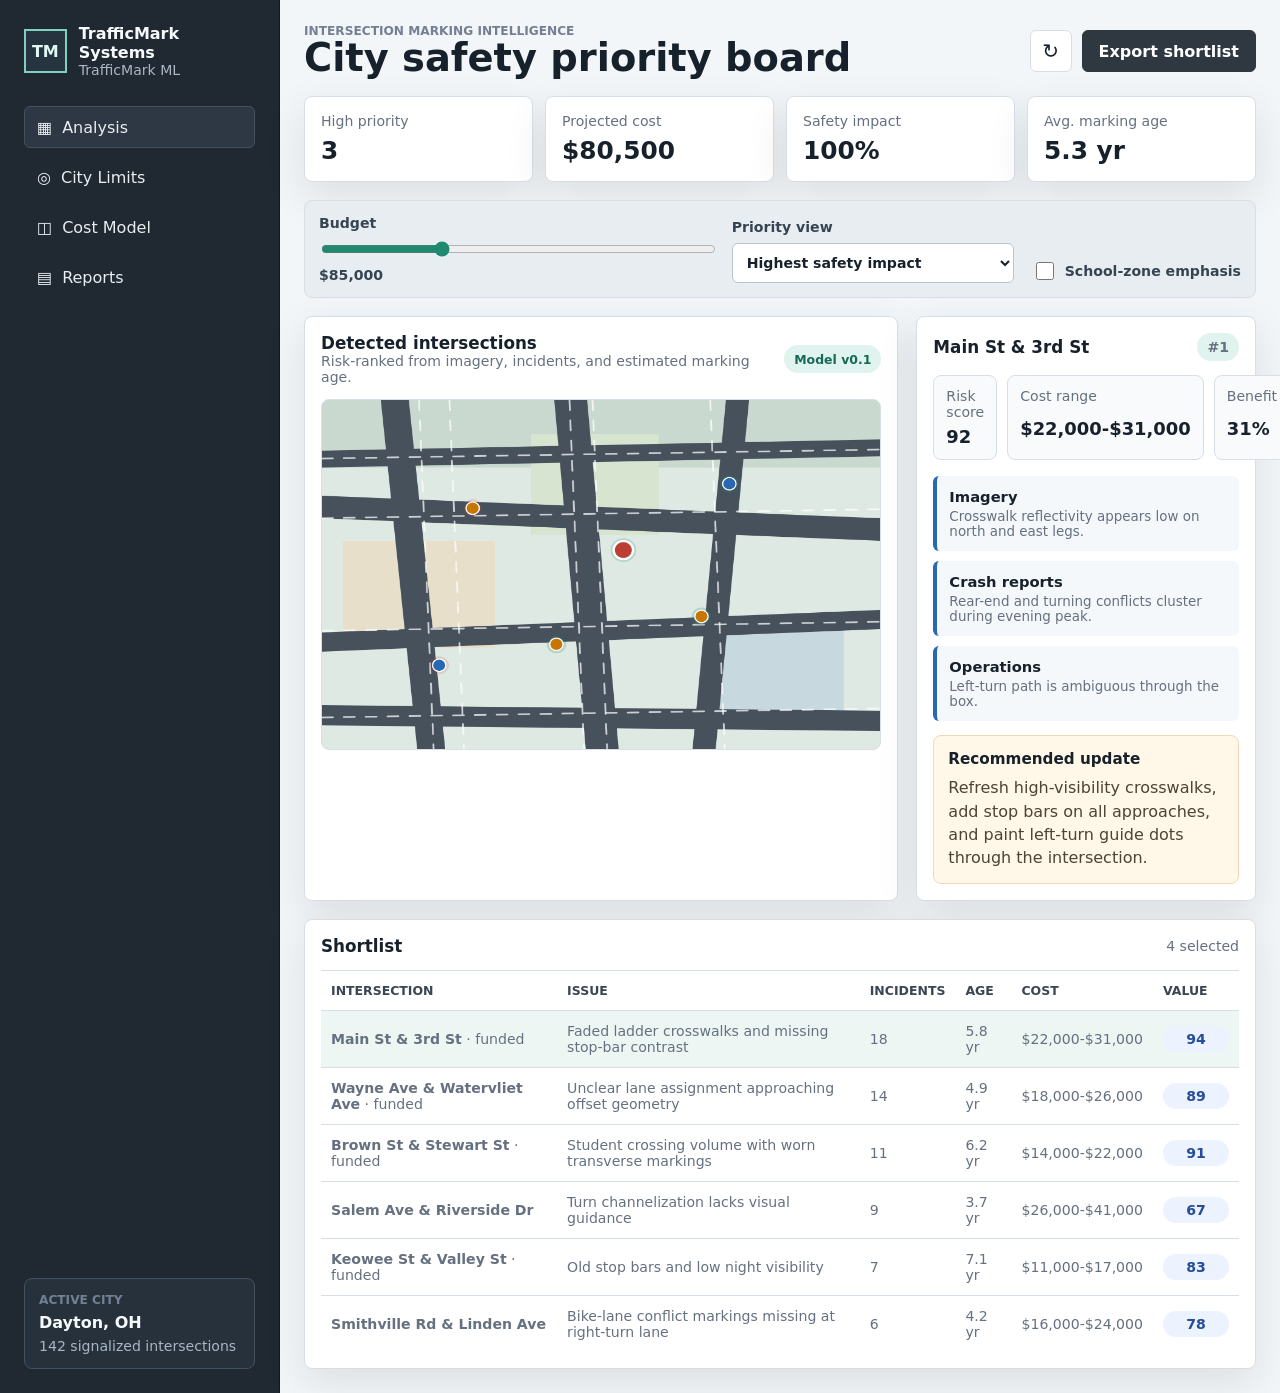
==== Personal Projects/TrafficMark/index.html @ aa19e989 "Add TrafficMark ML prototype" ====
<!doctype html>
<html lang="en">
  <head>
    <meta charset="UTF-8" />
    <meta name="viewport" content="width=device-width, initial-scale=1.0" />
    <title>TrafficMark ML</title>
    <link rel="stylesheet" href="styles.css" />
  </head>
  <body>
    <div class="app-shell">
      <aside class="sidebar" aria-label="TrafficMark workspace navigation">
        <div class="brand">
          <div class="brand-mark" aria-hidden="true">TM</div>
          <div>
            <div class="brand-name">TrafficMark Systems</div>
            <div class="product-name">TrafficMark ML</div>
          </div>
        </div>

        <nav class="nav-list" aria-label="Primary">
          <button class="nav-item active" type="button">
            <span aria-hidden="true">▦</span>
            Analysis
          </button>
          <button class="nav-item" type="button">
            <span aria-hidden="true">◎</span>
            City Limits
          </button>
          <button class="nav-item" type="button">
            <span aria-hidden="true">◫</span>
            Cost Model
          </button>
          <button class="nav-item" type="button">
            <span aria-hidden="true">▤</span>
            Reports
          </button>
        </nav>

        <div class="sidebar-panel">
          <div class="panel-label">Active City</div>
          <strong>Dayton, OH</strong>
          <span>142 signalized intersections</span>
        </div>
      </aside>

      <main class="workspace">
        <header class="topbar">
          <div>
            <p class="eyebrow">Intersection marking intelligence</p>
            <h1>City safety priority board</h1>
          </div>
          <div class="topbar-actions">
            <button class="icon-button" id="refreshBtn" type="button" title="Refresh analysis" aria-label="Refresh analysis">↻</button>
            <button class="primary-button" id="exportBtn" type="button">Export shortlist</button>
          </div>
        </header>

        <section class="metrics" aria-label="Citywide summary">
          <article class="metric">
            <span>High priority</span>
            <strong id="highPriorityCount">0</strong>
          </article>
          <article class="metric">
            <span>Projected cost</span>
            <strong id="projectedCost">$0</strong>
          </article>
          <article class="metric">
            <span>Safety impact</span>
            <strong id="safetyImpact">0%</strong>
          </article>
          <article class="metric">
            <span>Avg. marking age</span>
            <strong id="avgAge">0 yr</strong>
          </article>
        </section>

        <section class="controls-band" aria-label="Analysis controls">
          <label>
            Budget
            <input id="budgetInput" type="range" min="15000" max="250000" step="5000" value="85000" />
            <output id="budgetOutput">$85,000</output>
          </label>
          <label>
            Priority view
            <select id="prioritySelect">
              <option value="impact">Highest safety impact</option>
              <option value="value">Best cost efficiency</option>
              <option value="age">Oldest markings</option>
              <option value="incidents">Most incidents</option>
            </select>
          </label>
          <label class="toggle">
            <input id="schoolZoneToggle" type="checkbox" />
            <span>School-zone emphasis</span>
          </label>
        </section>

        <div class="content-grid">
          <section class="map-panel" aria-label="City intersection map">
            <div class="map-header">
              <div>
                <h2>Detected intersections</h2>
                <p id="mapCaption">Risk-ranked from imagery, incidents, and estimated marking age.</p>
              </div>
              <span class="status-pill">Model v0.1</span>
            </div>
            <div class="map-stage">
              <canvas id="cityMap" width="920" height="620" aria-label="Illustrated city map with intersection risk points"></canvas>
            </div>
          </section>

          <section class="detail-panel" aria-label="Selected intersection details">
            <div class="section-heading">
              <h2 id="detailTitle">Intersection</h2>
              <span id="detailRank" class="rank-badge">#1</span>
            </div>
            <div class="score-row">
              <div>
                <span>Risk score</span>
                <strong id="riskScore">0</strong>
              </div>
              <div>
                <span>Cost range</span>
                <strong id="costRange">$0</strong>
              </div>
              <div>
                <span>Benefit</span>
                <strong id="benefitScore">0%</strong>
              </div>
            </div>

            <div class="evidence-list" id="evidenceList"></div>

            <div class="recommendation-box">
              <h3>Recommended update</h3>
              <p id="recommendationText"></p>
            </div>
          </section>
        </div>

        <section class="table-section" aria-label="Prioritized intersections">
          <div class="section-heading">
            <h2>Shortlist</h2>
            <span id="shortlistCount">0 selected</span>
          </div>
          <div class="table-wrap">
            <table>
              <thead>
                <tr>
                  <th>Intersection</th>
                  <th>Issue</th>
                  <th>Incidents</th>
                  <th>Age</th>
                  <th>Cost</th>
                  <th>Value</th>
                </tr>
              </thead>
              <tbody id="intersectionTable"></tbody>
            </table>
          </div>
        </section>
      </main>
    </div>

    <div class="toast" id="toast" role="status" aria-live="polite"></div>
    <script src="app.js"></script>
  </body>
</html>
---- Personal Projects/TrafficMark/styles.css ----
:root {
  --ink: #17212b;
  --muted: #657080;
  --line: #d8dee6;
  --panel: #ffffff;
  --base: #f3f6f8;
  --asphalt: #2f3740;
  --signal: #1f8a70;
  --warning: #c77700;
  --danger: #bd3e32;
  --blue: #2867b2;
  --shadow: 0 14px 40px rgba(26, 34, 43, 0.1);
}

* {
  box-sizing: border-box;
}

body {
  margin: 0;
  color: var(--ink);
  background: var(--base);
  font-family: Inter, ui-sans-serif, system-ui, -apple-system, BlinkMacSystemFont, "Segoe UI", sans-serif;
  letter-spacing: 0;
}

button,
input,
select {
  font: inherit;
}

button {
  cursor: pointer;
}

.app-shell {
  display: grid;
  grid-template-columns: 280px minmax(0, 1fr);
  min-height: 100vh;
}

.sidebar {
  display: flex;
  flex-direction: column;
  gap: 28px;
  padding: 24px;
  color: #f7fafc;
  background: #202832;
  border-right: 1px solid #121922;
}

.brand {
  display: flex;
  align-items: center;
  gap: 12px;
}

.brand-mark {
  display: grid;
  width: 44px;
  height: 44px;
  place-items: center;
  border: 2px solid #80d0bd;
  background: #26343f;
  color: #dff8f2;
  font-weight: 800;
}

.brand-name {
  font-weight: 800;
}

.product-name,
.sidebar-panel span {
  color: #aab6c3;
  font-size: 0.88rem;
}

.nav-list {
  display: grid;
  gap: 8px;
}

.nav-item {
  display: flex;
  align-items: center;
  gap: 10px;
  width: 100%;
  min-height: 42px;
  padding: 10px 12px;
  color: #e8edf2;
  background: transparent;
  border: 1px solid transparent;
  border-radius: 6px;
  text-align: left;
}

.nav-item.active,
.nav-item:hover {
  background: #2d3844;
  border-color: #425160;
}

.sidebar-panel {
  display: grid;
  gap: 6px;
  margin-top: auto;
  padding: 14px;
  border: 1px solid #425160;
  border-radius: 8px;
  background: #26313c;
}

.panel-label,
.eyebrow {
  color: #738093;
  font-size: 0.76rem;
  font-weight: 800;
  letter-spacing: 0;
  text-transform: uppercase;
}

.workspace {
  display: grid;
  gap: 18px;
  align-content: start;
  padding: 24px;
}

.topbar {
  display: flex;
  align-items: center;
  justify-content: space-between;
  gap: 18px;
}

h1,
h2,
h3,
p {
  margin: 0;
}

h1 {
  font-size: clamp(1.8rem, 3vw, 2.7rem);
  line-height: 1.05;
}

h2 {
  font-size: 1.05rem;
}

h3 {
  font-size: 0.95rem;
}

.topbar-actions {
  display: flex;
  align-items: center;
  gap: 10px;
}

.icon-button,
.primary-button {
  min-height: 42px;
  border-radius: 6px;
  border: 1px solid var(--line);
  background: var(--panel);
  color: var(--ink);
}

.icon-button {
  width: 42px;
  font-size: 1.25rem;
}

.primary-button {
  padding: 0 16px;
  background: var(--asphalt);
  border-color: var(--asphalt);
  color: white;
  font-weight: 750;
}

.metrics {
  display: grid;
  grid-template-columns: repeat(4, minmax(0, 1fr));
  gap: 12px;
}

.metric,
.detail-panel,
.map-panel,
.table-section {
  background: var(--panel);
  border: 1px solid var(--line);
  border-radius: 8px;
  box-shadow: var(--shadow);
}

.metric {
  display: grid;
  gap: 7px;
  padding: 16px;
}

.metric span,
.score-row span,
td,
.map-header p,
.section-heading span {
  color: var(--muted);
  font-size: 0.88rem;
}

.metric strong {
  font-size: 1.55rem;
}

.controls-band {
  display: grid;
  grid-template-columns: 1.4fr 1fr auto;
  align-items: end;
  gap: 18px;
  padding: 14px;
  background: #e8edf2;
  border: 1px solid var(--line);
  border-radius: 8px;
}

.controls-band label {
  display: grid;
  gap: 8px;
  color: #364452;
  font-size: 0.88rem;
  font-weight: 750;
}

input[type="range"] {
  width: 100%;
  accent-color: var(--signal);
}

select {
  min-height: 40px;
  padding: 0 10px;
  border: 1px solid #bac4cf;
  border-radius: 6px;
  background: white;
  color: var(--ink);
}

.toggle {
  grid-auto-flow: column;
  align-items: center;
  justify-content: start;
}

.toggle input {
  width: 18px;
  height: 18px;
  accent-color: var(--signal);
}

.content-grid {
  display: grid;
  grid-template-columns: minmax(420px, 1.4fr) minmax(320px, 0.8fr);
  gap: 18px;
}

.map-panel,
.detail-panel,
.table-section {
  padding: 16px;
}

.map-header,
.section-heading {
  display: flex;
  align-items: center;
  justify-content: space-between;
  gap: 12px;
  margin-bottom: 14px;
}

.status-pill,
.rank-badge {
  display: inline-flex;
  align-items: center;
  min-height: 28px;
  padding: 0 10px;
  border-radius: 999px;
  background: #e0f3ee;
  color: #166a56;
  font-size: 0.78rem;
  font-weight: 800;
  white-space: nowrap;
}

.map-stage {
  overflow: hidden;
  border: 1px solid var(--line);
  border-radius: 8px;
  background: #dce5e0;
  aspect-ratio: 16 / 10;
}

canvas {
  display: block;
  width: 100%;
  height: 100%;
}

.score-row {
  display: grid;
  grid-template-columns: repeat(3, 1fr);
  gap: 10px;
  margin-bottom: 16px;
}

.score-row div {
  display: grid;
  gap: 6px;
  padding: 12px;
  border: 1px solid var(--line);
  border-radius: 8px;
  background: #f8fafb;
}

.score-row strong {
  font-size: 1.12rem;
}

.evidence-list {
  display: grid;
  gap: 10px;
  margin-bottom: 14px;
}

.evidence-item {
  display: grid;
  gap: 4px;
  padding: 12px;
  border-left: 4px solid var(--blue);
  background: #f5f8fb;
  border-radius: 6px;
}

.evidence-item strong {
  font-size: 0.92rem;
}

.evidence-item span {
  color: var(--muted);
  font-size: 0.84rem;
}

.recommendation-box {
  display: grid;
  gap: 8px;
  padding: 14px;
  border-radius: 8px;
  background: #fff7e8;
  border: 1px solid #eedab6;
}

.recommendation-box p {
  color: #4d4336;
  line-height: 1.45;
}

.table-wrap {
  overflow-x: auto;
}

table {
  width: 100%;
  border-collapse: collapse;
  min-width: 780px;
}

th,
td {
  padding: 12px 10px;
  border-top: 1px solid var(--line);
  text-align: left;
}

th {
  color: #3a4654;
  font-size: 0.78rem;
  text-transform: uppercase;
}

tbody tr {
  cursor: pointer;
}

tbody tr:hover,
tbody tr.selected {
  background: #eef6f4;
}

.value-chip {
  display: inline-flex;
  min-width: 66px;
  justify-content: center;
  padding: 5px 8px;
  border-radius: 999px;
  background: #edf2ff;
  color: #244d9a;
  font-weight: 800;
}

.toast {
  position: fixed;
  right: 18px;
  bottom: 18px;
  max-width: min(360px, calc(100vw - 36px));
  padding: 12px 14px;
  border-radius: 8px;
  background: #18222d;
  color: white;
  opacity: 0;
  transform: translateY(12px);
  transition: opacity 160ms ease, transform 160ms ease;
  pointer-events: none;
}

.toast.show {
  opacity: 1;
  transform: translateY(0);
}

@media (max-width: 1080px) {
  .app-shell {
    grid-template-columns: 1fr;
  }

  .sidebar {
    position: static;
    display: grid;
    grid-template-columns: 1fr;
  }

  .nav-list {
    grid-template-columns: repeat(4, minmax(0, 1fr));
  }

  .content-grid {
    grid-template-columns: 1fr;
  }
}

@media (max-width: 760px) {
  .workspace,
  .sidebar {
    padding: 16px;
  }

  .topbar,
  .map-header,
  .section-heading {
    align-items: flex-start;
    flex-direction: column;
  }

  .metrics,
  .controls-band,
  .score-row,
  .nav-list {
    grid-template-columns: 1fr;
  }

  .content-grid {
    grid-template-columns: minmax(0, 1fr);
  }

  .map-stage {
    aspect-ratio: 4 / 3;
  }
}
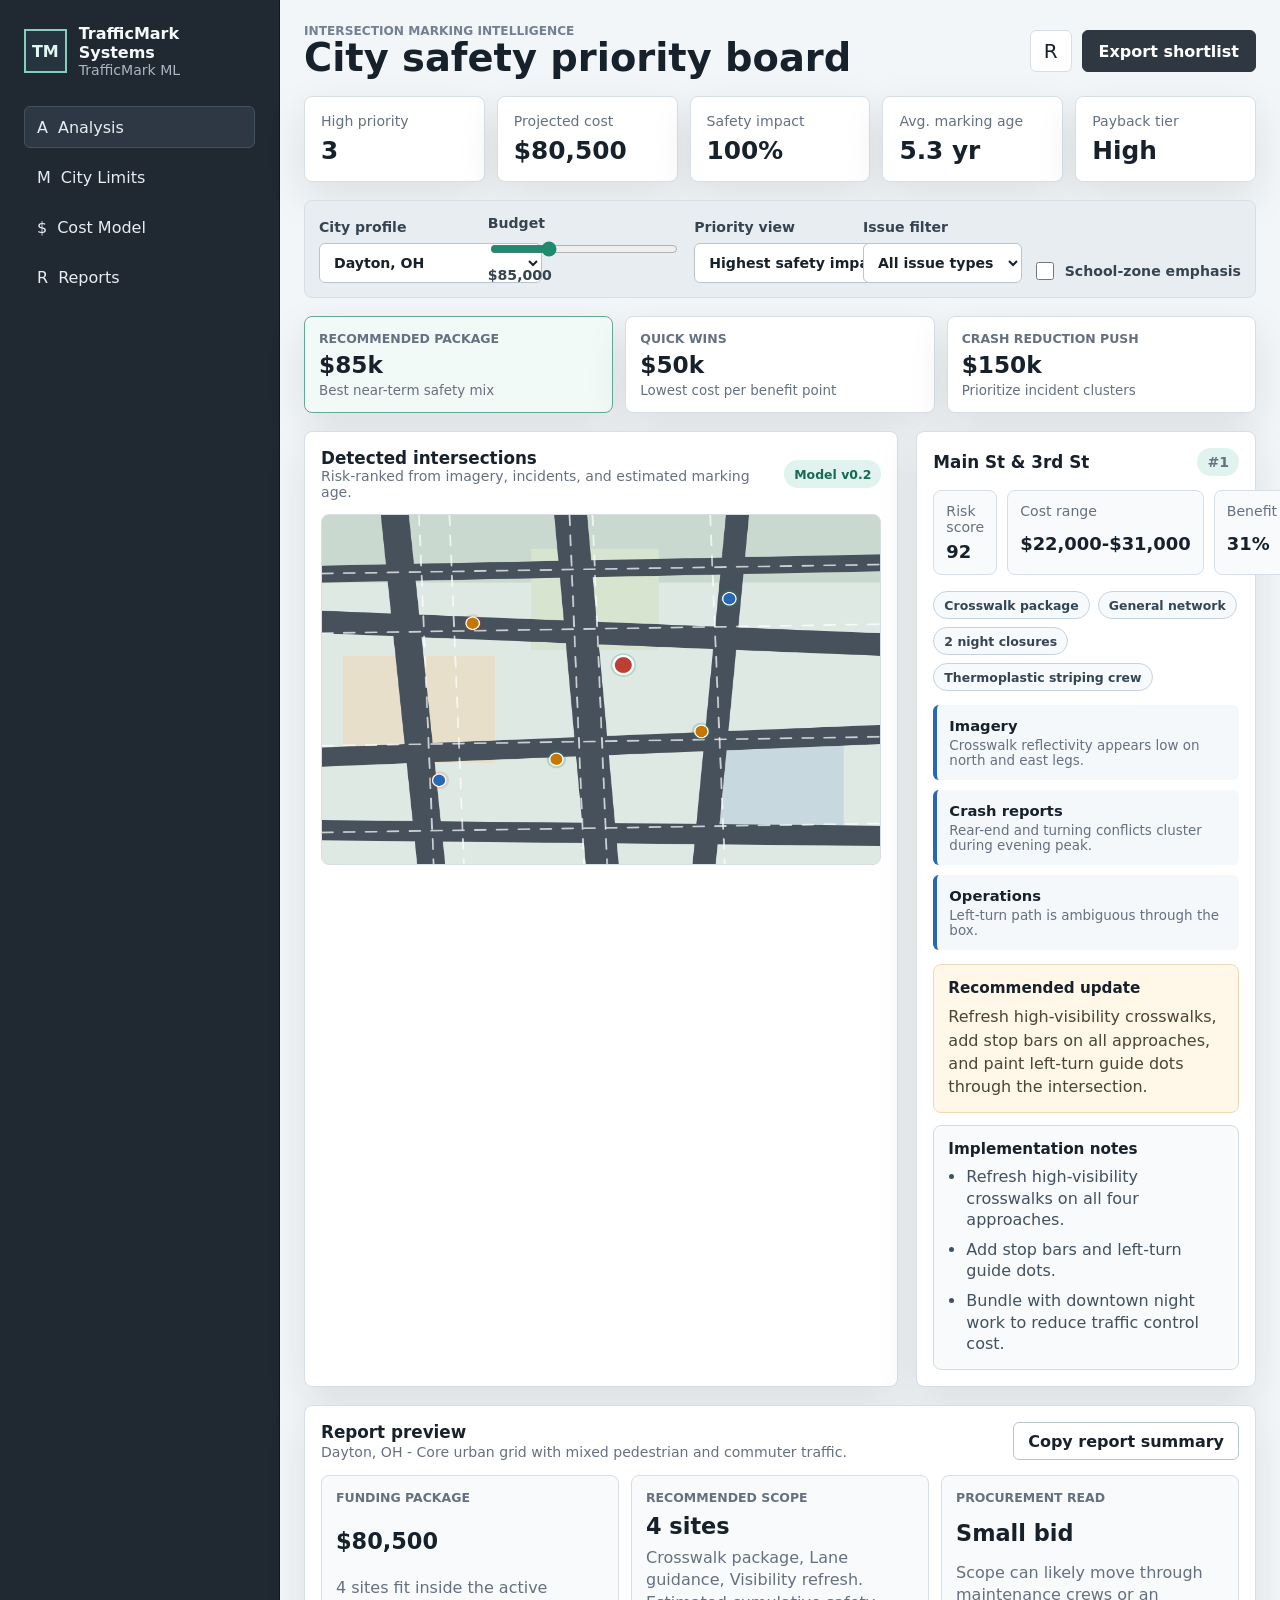
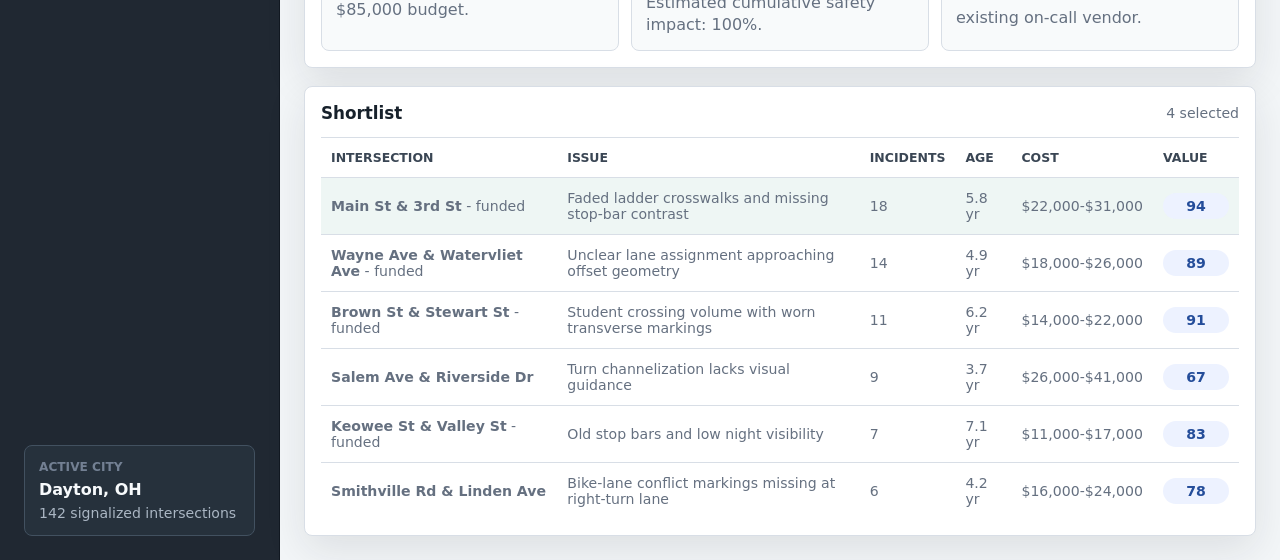
==== commit e0eabaea: "Polish TrafficMark ML analyst workflow" ====
--- a/Personal Projects/TrafficMark/index.html
+++ b/Personal Projects/TrafficMark/index.html
@@ -18,28 +18,16 @@
         </div>
 
         <nav class="nav-list" aria-label="Primary">
-          <button class="nav-item active" type="button">
-            <span aria-hidden="true">▦</span>
-            Analysis
-          </button>
-          <button class="nav-item" type="button">
-            <span aria-hidden="true">◎</span>
-            City Limits
-          </button>
-          <button class="nav-item" type="button">
-            <span aria-hidden="true">◫</span>
-            Cost Model
-          </button>
-          <button class="nav-item" type="button">
-            <span aria-hidden="true">▤</span>
-            Reports
-          </button>
+          <button class="nav-item active" type="button"><span aria-hidden="true">A</span>Analysis</button>
+          <button class="nav-item" type="button"><span aria-hidden="true">M</span>City Limits</button>
+          <button class="nav-item" type="button"><span aria-hidden="true">$</span>Cost Model</button>
+          <button class="nav-item" type="button"><span aria-hidden="true">R</span>Reports</button>
         </nav>
 
         <div class="sidebar-panel">
           <div class="panel-label">Active City</div>
-          <strong>Dayton, OH</strong>
-          <span>142 signalized intersections</span>
+          <strong id="activeCityName">Dayton, OH</strong>
+          <span id="activeCityMeta">142 signalized intersections</span>
         </div>
       </aside>
 
@@ -50,31 +38,28 @@
             <h1>City safety priority board</h1>
           </div>
           <div class="topbar-actions">
-            <button class="icon-button" id="refreshBtn" type="button" title="Refresh analysis" aria-label="Refresh analysis">↻</button>
+            <button class="icon-button" id="refreshBtn" type="button" title="Refresh analysis" aria-label="Refresh analysis">R</button>
             <button class="primary-button" id="exportBtn" type="button">Export shortlist</button>
           </div>
         </header>
 
         <section class="metrics" aria-label="Citywide summary">
-          <article class="metric">
-            <span>High priority</span>
-            <strong id="highPriorityCount">0</strong>
-          </article>
-          <article class="metric">
-            <span>Projected cost</span>
-            <strong id="projectedCost">$0</strong>
-          </article>
-          <article class="metric">
-            <span>Safety impact</span>
-            <strong id="safetyImpact">0%</strong>
-          </article>
-          <article class="metric">
-            <span>Avg. marking age</span>
-            <strong id="avgAge">0 yr</strong>
-          </article>
+          <article class="metric"><span>High priority</span><strong id="highPriorityCount">0</strong></article>
+          <article class="metric"><span>Projected cost</span><strong id="projectedCost">$0</strong></article>
+          <article class="metric"><span>Safety impact</span><strong id="safetyImpact">0%</strong></article>
+          <article class="metric"><span>Avg. marking age</span><strong id="avgAge">0 yr</strong></article>
+          <article class="metric"><span>Payback tier</span><strong id="paybackTier">-</strong></article>
         </section>
 
         <section class="controls-band" aria-label="Analysis controls">
+          <label>
+            City profile
+            <select id="citySelect">
+              <option value="dayton">Dayton, OH</option>
+              <option value="columbus">Columbus pilot district</option>
+              <option value="toledo">Toledo riverfront zone</option>
+            </select>
+          </label>
           <label>
             Budget
             <input id="budgetInput" type="range" min="15000" max="250000" step="5000" value="85000" />
@@ -89,10 +74,38 @@
               <option value="incidents">Most incidents</option>
             </select>
           </label>
+          <label>
+            Issue filter
+            <select id="issueSelect">
+              <option value="all">All issue types</option>
+              <option value="crosswalk">Crosswalks</option>
+              <option value="lane">Lane guidance</option>
+              <option value="bike">Bike conflicts</option>
+              <option value="visibility">Night visibility</option>
+            </select>
+          </label>
           <label class="toggle">
             <input id="schoolZoneToggle" type="checkbox" />
             <span>School-zone emphasis</span>
           </label>
+        </section>
+
+        <section class="scenario-strip" aria-label="Budget scenarios">
+          <button class="scenario-card active" type="button" data-budget="85000" data-priority="impact">
+            <span>Recommended package</span>
+            <strong>$85k</strong>
+            <small>Best near-term safety mix</small>
+          </button>
+          <button class="scenario-card" type="button" data-budget="50000" data-priority="value">
+            <span>Quick wins</span>
+            <strong>$50k</strong>
+            <small>Lowest cost per benefit point</small>
+          </button>
+          <button class="scenario-card" type="button" data-budget="150000" data-priority="incidents">
+            <span>Crash reduction push</span>
+            <strong>$150k</strong>
+            <small>Prioritize incident clusters</small>
+          </button>
         </section>
 
         <div class="content-grid">
@@ -102,7 +115,7 @@
                 <h2>Detected intersections</h2>
                 <p id="mapCaption">Risk-ranked from imagery, incidents, and estimated marking age.</p>
               </div>
-              <span class="status-pill">Model v0.1</span>
+              <span class="status-pill">Model v0.2</span>
             </div>
             <div class="map-stage">
               <canvas id="cityMap" width="920" height="620" aria-label="Illustrated city map with intersection risk points"></canvas>
@@ -115,28 +128,52 @@
               <span id="detailRank" class="rank-badge">#1</span>
             </div>
             <div class="score-row">
-              <div>
-                <span>Risk score</span>
-                <strong id="riskScore">0</strong>
-              </div>
-              <div>
-                <span>Cost range</span>
-                <strong id="costRange">$0</strong>
-              </div>
-              <div>
-                <span>Benefit</span>
-                <strong id="benefitScore">0%</strong>
-              </div>
-            </div>
-
+              <div><span>Risk score</span><strong id="riskScore">0</strong></div>
+              <div><span>Cost range</span><strong id="costRange">$0</strong></div>
+              <div><span>Benefit</span><strong id="benefitScore">0%</strong></div>
+            </div>
+
+            <div class="detail-tags" id="detailTags"></div>
             <div class="evidence-list" id="evidenceList"></div>
 
             <div class="recommendation-box">
               <h3>Recommended update</h3>
               <p id="recommendationText"></p>
             </div>
+
+            <div class="implementation-box">
+              <h3>Implementation notes</h3>
+              <ul id="implementationList"></ul>
+            </div>
           </section>
         </div>
+
+        <section class="report-section" aria-label="City report preview">
+          <div class="section-heading">
+            <div>
+              <h2>Report preview</h2>
+              <span id="reportSubtitle">Draft package for public works review</span>
+            </div>
+            <button class="secondary-button" id="copyReportBtn" type="button">Copy report summary</button>
+          </div>
+          <div class="report-grid">
+            <article class="report-card">
+              <span>Funding package</span>
+              <strong id="reportPackage">$0</strong>
+              <p id="reportPackageText">No intersections selected.</p>
+            </article>
+            <article class="report-card">
+              <span>Recommended scope</span>
+              <strong id="reportScope">0 sites</strong>
+              <p id="reportScopeText">Adjust the budget to build a work order.</p>
+            </article>
+            <article class="report-card">
+              <span>Procurement read</span>
+              <strong id="reportProcurement">Small bid</strong>
+              <p id="reportProcurementText">Uses pavement marking vendors and standard maintenance crews.</p>
+            </article>
+          </div>
+        </section>
 
         <section class="table-section" aria-label="Prioritized intersections">
           <div class="section-heading">
--- a/Personal Projects/TrafficMark/styles.css
+++ b/Personal Projects/TrafficMark/styles.css
@@ -125,6 +125,7 @@
   display: grid;
   gap: 18px;
   align-content: start;
+  min-width: 0;
   padding: 24px;
 }
 
@@ -185,14 +186,15 @@
 
 .metrics {
   display: grid;
-  grid-template-columns: repeat(4, minmax(0, 1fr));
+  grid-template-columns: repeat(5, minmax(0, 1fr));
   gap: 12px;
 }
 
 .metric,
 .detail-panel,
 .map-panel,
-.table-section {
+.table-section,
+.report-section {
   background: var(--panel);
   border: 1px solid var(--line);
   border-radius: 8px;
@@ -202,6 +204,7 @@
 .metric {
   display: grid;
   gap: 7px;
+  min-width: 0;
   padding: 16px;
 }
 
@@ -220,7 +223,7 @@
 
 .controls-band {
   display: grid;
-  grid-template-columns: 1.4fr 1fr auto;
+  grid-template-columns: 1fr 1.25fr 1fr 1fr auto;
   align-items: end;
   gap: 18px;
   padding: 14px;
@@ -232,6 +235,7 @@
 .controls-band label {
   display: grid;
   gap: 8px;
+  min-width: 0;
   color: #364452;
   font-size: 0.88rem;
   font-weight: 750;
@@ -271,8 +275,53 @@
 
 .map-panel,
 .detail-panel,
-.table-section {
+.table-section,
+.report-section {
+  min-width: 0;
   padding: 16px;
+}
+
+.scenario-strip {
+  display: grid;
+  grid-template-columns: repeat(3, minmax(0, 1fr));
+  gap: 12px;
+}
+
+.scenario-card {
+  display: grid;
+  gap: 5px;
+  min-width: 0;
+  min-height: 92px;
+  padding: 14px;
+  border: 1px solid var(--line);
+  border-radius: 8px;
+  background: var(--panel);
+  color: var(--ink);
+  text-align: left;
+  box-shadow: var(--shadow);
+}
+
+.scenario-card.active,
+.scenario-card:hover {
+  border-color: #66a995;
+  background: #f2faf7;
+}
+
+.scenario-card span,
+.report-card span {
+  color: var(--muted);
+  font-size: 0.78rem;
+  font-weight: 800;
+  text-transform: uppercase;
+}
+
+.scenario-card strong {
+  font-size: 1.45rem;
+}
+
+.scenario-card small {
+  color: var(--muted);
+  font-size: 0.84rem;
 }
 
 .map-header,
@@ -338,6 +387,26 @@
   margin-bottom: 14px;
 }
 
+.detail-tags {
+  display: flex;
+  flex-wrap: wrap;
+  gap: 8px;
+  margin-bottom: 14px;
+}
+
+.detail-tag {
+  display: inline-flex;
+  align-items: center;
+  min-height: 28px;
+  padding: 0 10px;
+  border: 1px solid #c7d3de;
+  border-radius: 999px;
+  background: #f7fafc;
+  color: #344556;
+  font-size: 0.78rem;
+  font-weight: 750;
+}
+
 .evidence-item {
   display: grid;
   gap: 4px;
@@ -370,8 +439,65 @@
   line-height: 1.45;
 }
 
+.implementation-box {
+  display: grid;
+  gap: 8px;
+  margin-top: 12px;
+  padding: 14px;
+  border-radius: 8px;
+  border: 1px solid #d2dce4;
+  background: #f8fafb;
+}
+
+.implementation-box ul {
+  display: grid;
+  gap: 8px;
+  margin: 0;
+  padding-left: 18px;
+  color: #425160;
+  line-height: 1.35;
+}
+
+.secondary-button {
+  min-height: 38px;
+  padding: 0 14px;
+  border: 1px solid #bac4cf;
+  border-radius: 6px;
+  background: #ffffff;
+  color: var(--ink);
+  font-weight: 750;
+}
+
+.report-grid {
+  display: grid;
+  grid-template-columns: repeat(3, minmax(0, 1fr));
+  gap: 12px;
+}
+
+.report-card {
+  display: grid;
+  gap: 8px;
+  min-width: 0;
+  min-height: 138px;
+  padding: 14px;
+  border: 1px solid var(--line);
+  border-radius: 8px;
+  background: #f8fafb;
+}
+
+.report-card strong {
+  font-size: 1.4rem;
+}
+
+.report-card p {
+  color: var(--muted);
+  line-height: 1.4;
+}
+
 .table-wrap {
   overflow-x: auto;
+  max-width: 100%;
+  min-width: 0;
 }
 
 table {
@@ -451,6 +577,14 @@
   .content-grid {
     grid-template-columns: 1fr;
   }
+
+  .metrics {
+    grid-template-columns: repeat(2, minmax(0, 1fr));
+  }
+
+  .controls-band {
+    grid-template-columns: repeat(2, minmax(0, 1fr));
+  }
 }
 
 @media (max-width: 760px) {
@@ -469,7 +603,9 @@
   .metrics,
   .controls-band,
   .score-row,
-  .nav-list {
+  .nav-list,
+  .scenario-strip,
+  .report-grid {
     grid-template-columns: 1fr;
   }
 
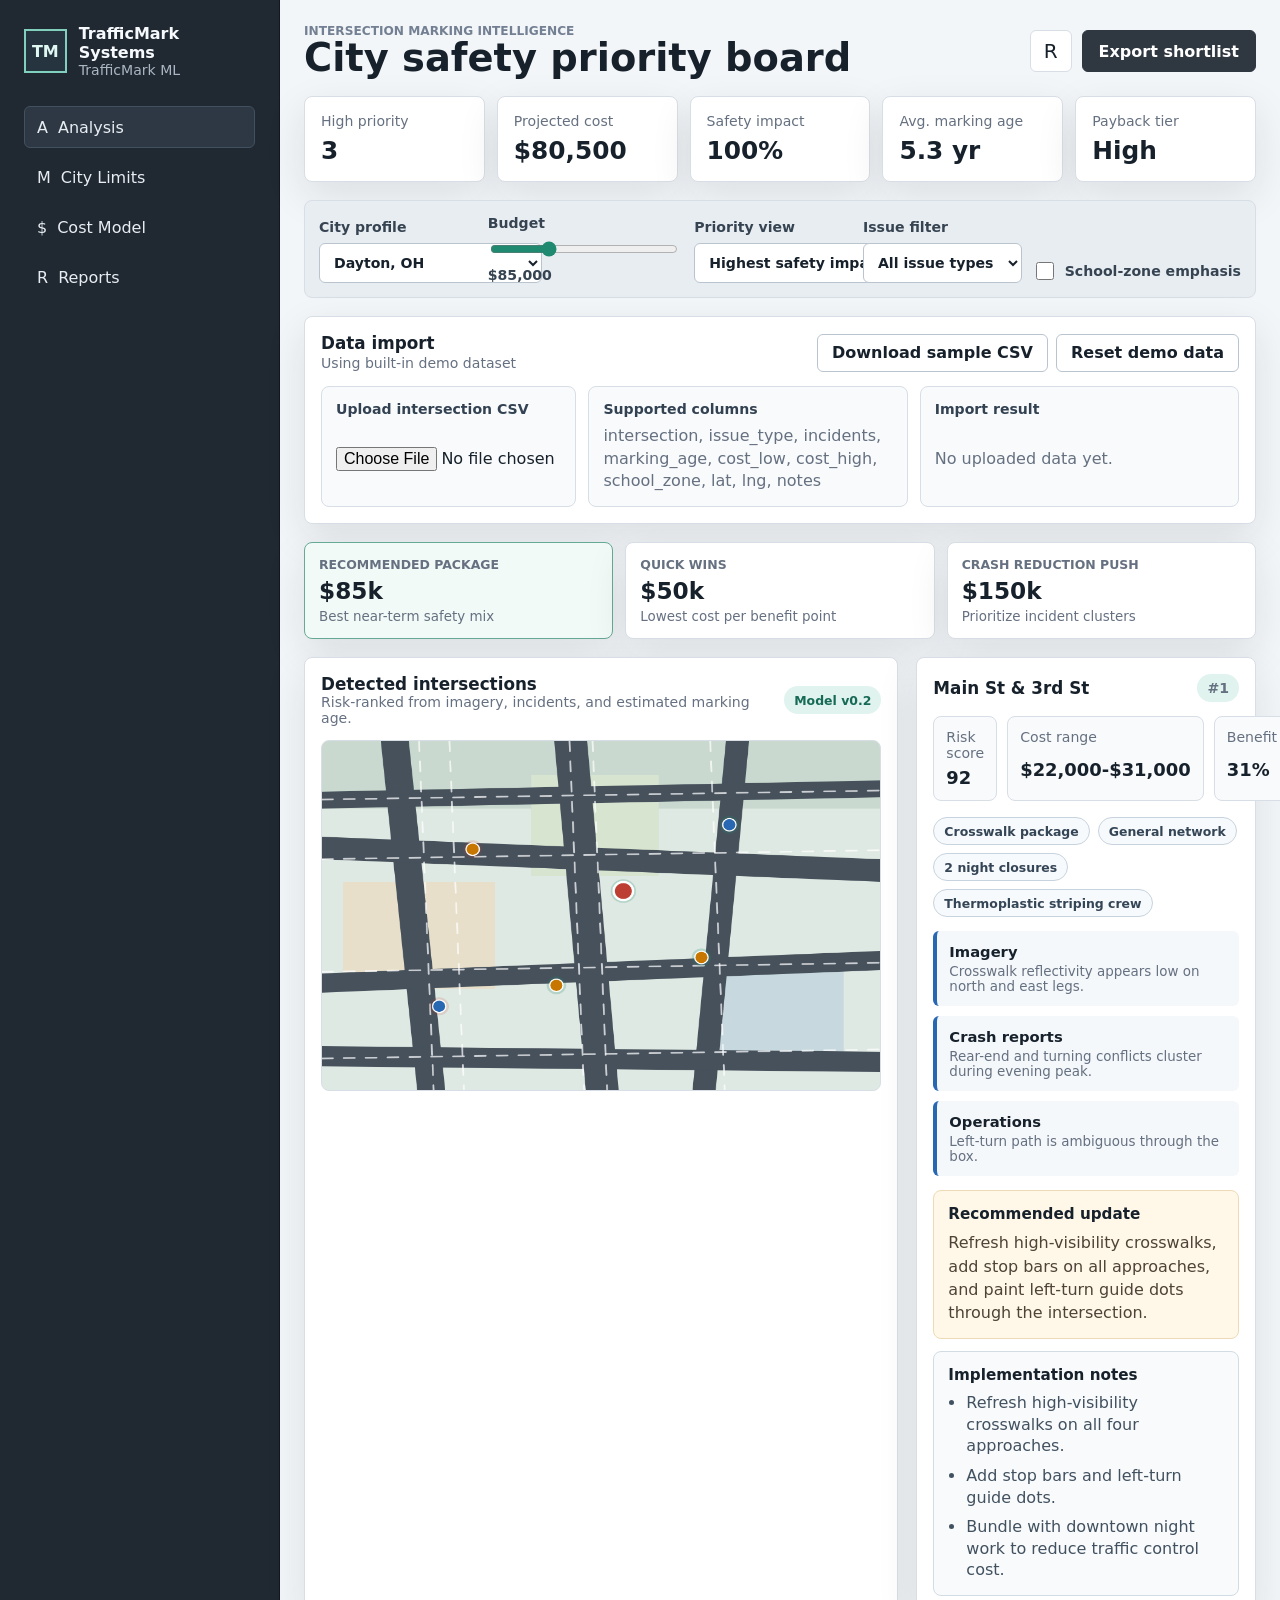
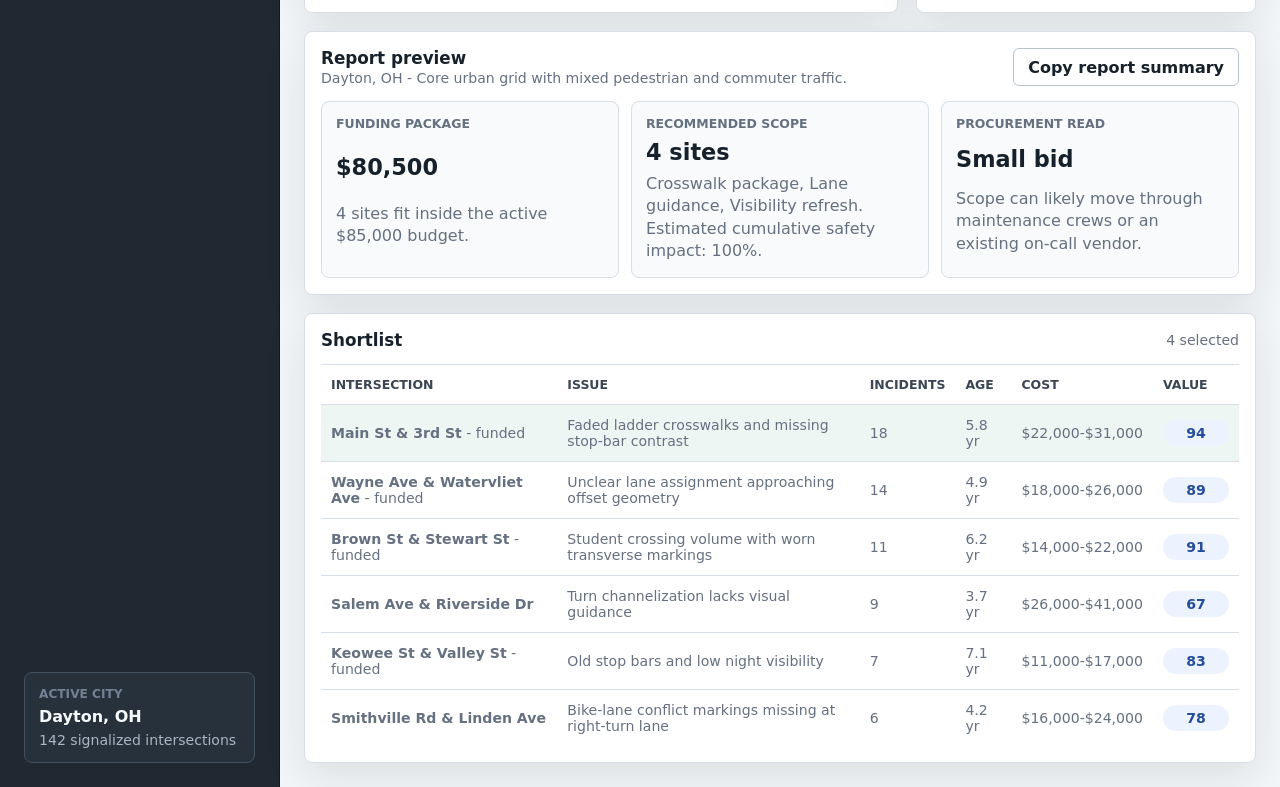
==== commit 31623426: "Add CSV import for TrafficMark data" ====
--- a/Personal Projects/TrafficMark/index.html
+++ b/Personal Projects/TrafficMark/index.html
@@ -90,6 +90,33 @@
           </label>
         </section>
 
+        <section class="data-import-section" aria-label="Data import">
+          <div class="section-heading">
+            <div>
+              <h2>Data import</h2>
+              <span id="dataSourceLabel">Using built-in demo dataset</span>
+            </div>
+            <div class="import-actions">
+              <button class="secondary-button" id="sampleCsvBtn" type="button">Download sample CSV</button>
+              <button class="secondary-button" id="resetDataBtn" type="button">Reset demo data</button>
+            </div>
+          </div>
+          <div class="import-grid">
+            <label class="file-drop">
+              <span>Upload intersection CSV</span>
+              <input id="csvInput" type="file" accept=".csv,text/csv" />
+            </label>
+            <div class="schema-note">
+              <strong>Supported columns</strong>
+              <p>intersection, issue_type, incidents, marking_age, cost_low, cost_high, school_zone, lat, lng, notes</p>
+            </div>
+            <div class="schema-note">
+              <strong>Import result</strong>
+              <p id="importResult">No uploaded data yet.</p>
+            </div>
+          </div>
+        </section>
+
         <section class="scenario-strip" aria-label="Budget scenarios">
           <button class="scenario-card active" type="button" data-budget="85000" data-priority="impact">
             <span>Recommended package</span>
@@ -200,6 +227,6 @@
     </div>
 
     <div class="toast" id="toast" role="status" aria-live="polite"></div>
-    <script src="app.js"></script>
+    <script src="app.js?v=csv-import-1"></script>
   </body>
 </html>
--- a/Personal Projects/TrafficMark/styles.css
+++ b/Personal Projects/TrafficMark/styles.css
@@ -194,7 +194,8 @@
 .detail-panel,
 .map-panel,
 .table-section,
-.report-section {
+.report-section,
+.data-import-section {
   background: var(--panel);
   border: 1px solid var(--line);
   border-radius: 8px;
@@ -276,9 +277,49 @@
 .map-panel,
 .detail-panel,
 .table-section,
-.report-section {
+.report-section,
+.data-import-section {
   min-width: 0;
   padding: 16px;
+}
+
+.import-actions {
+  display: flex;
+  flex-wrap: wrap;
+  gap: 8px;
+}
+
+.import-grid {
+  display: grid;
+  grid-template-columns: minmax(240px, 0.8fr) minmax(260px, 1fr) minmax(240px, 1fr);
+  gap: 12px;
+}
+
+.file-drop,
+.schema-note {
+  display: grid;
+  gap: 8px;
+  min-width: 0;
+  padding: 14px;
+  border: 1px solid var(--line);
+  border-radius: 8px;
+  background: #f8fafb;
+}
+
+.file-drop span,
+.schema-note strong {
+  color: #334252;
+  font-size: 0.88rem;
+  font-weight: 800;
+}
+
+.file-drop input {
+  width: 100%;
+}
+
+.schema-note p {
+  color: var(--muted);
+  line-height: 1.4;
 }
 
 .scenario-strip {
@@ -605,7 +646,8 @@
   .score-row,
   .nav-list,
   .scenario-strip,
-  .report-grid {
+  .report-grid,
+  .import-grid {
     grid-template-columns: 1fr;
   }
 
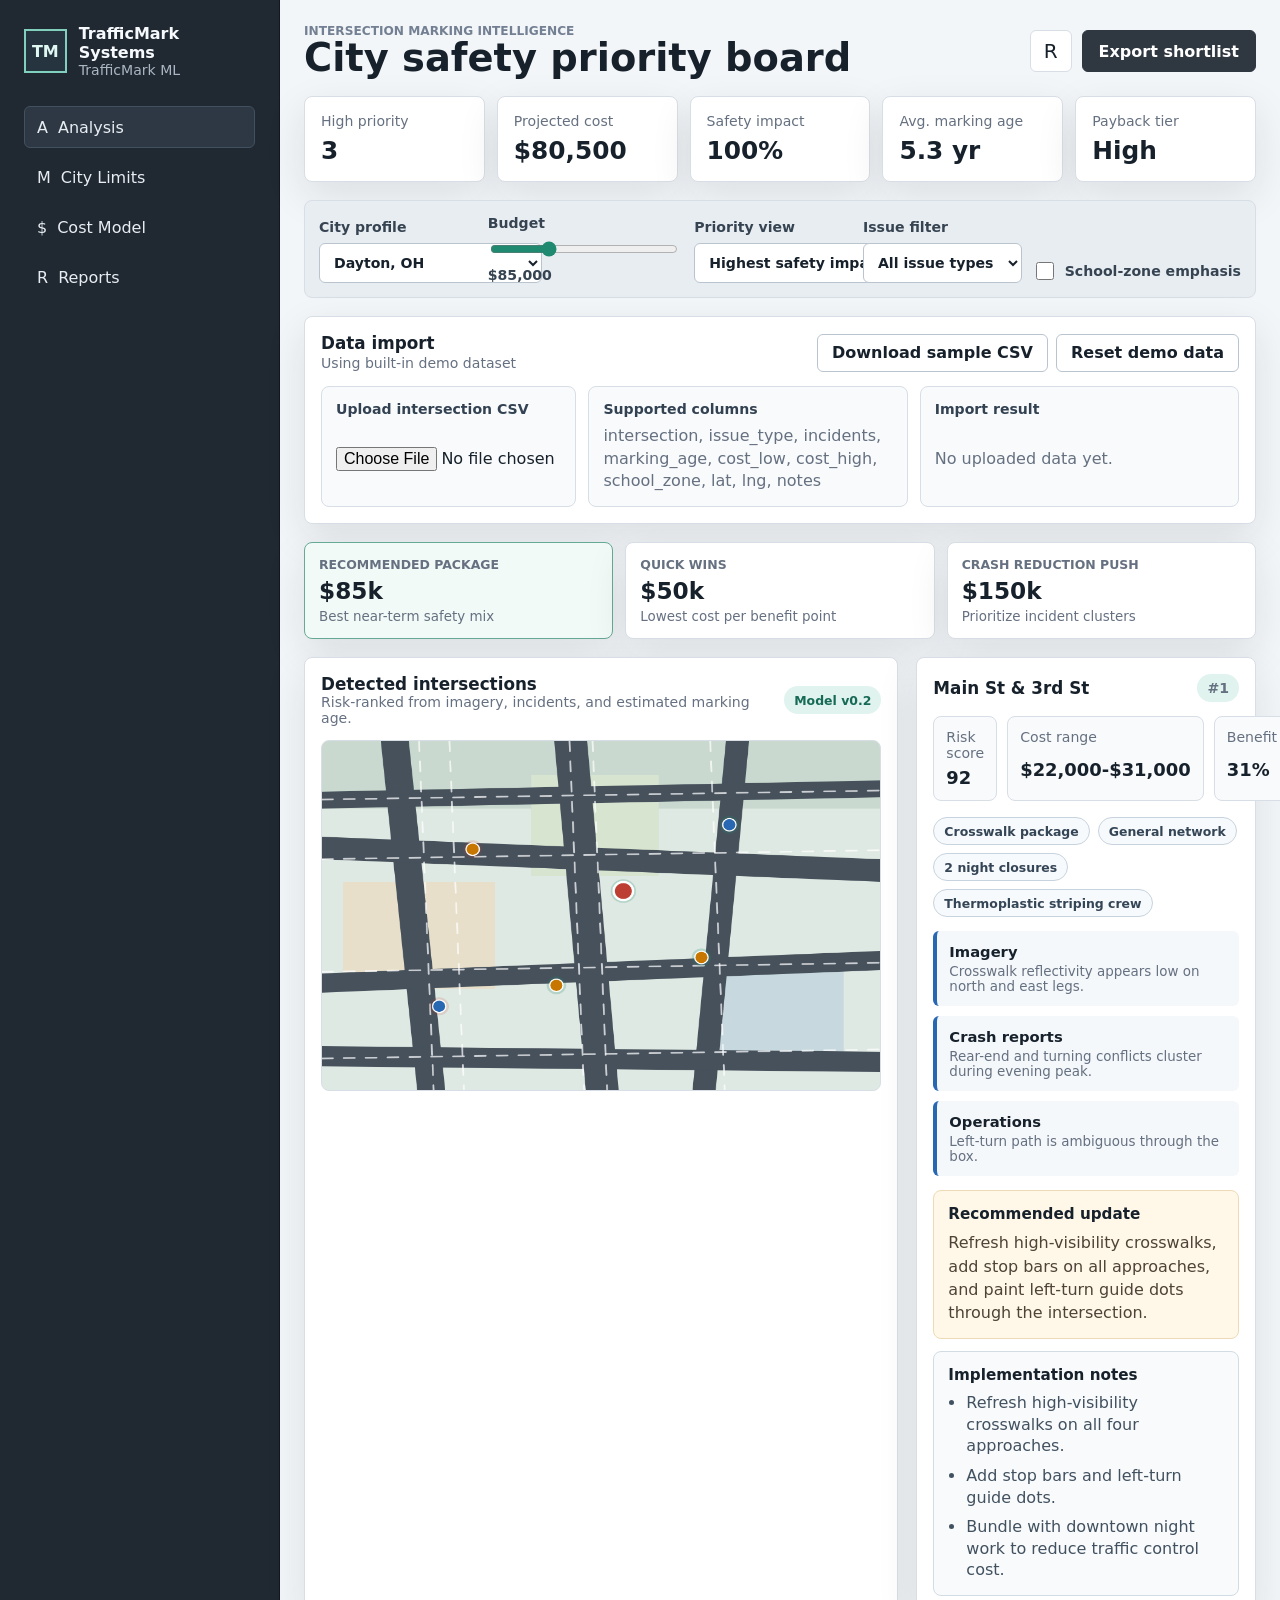
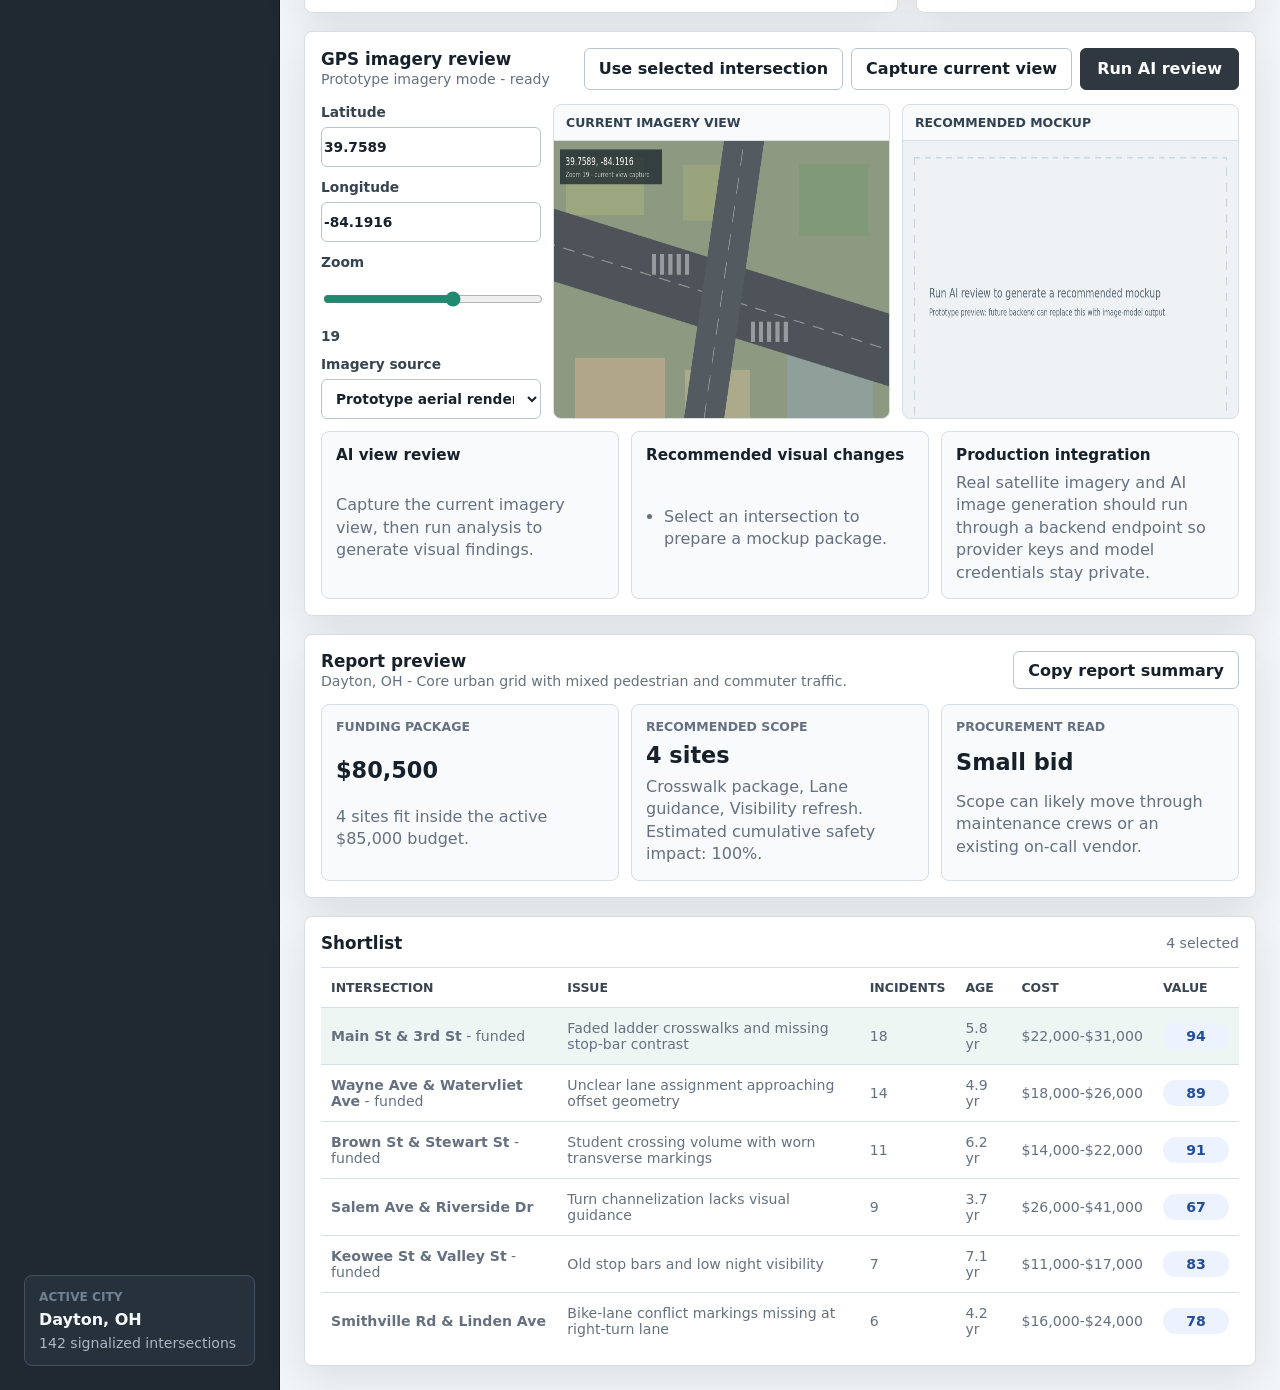
==== commit a4bcf107: "Add imagery AI review prototype" ====
--- a/Personal Projects/TrafficMark/index.html
+++ b/Personal Projects/TrafficMark/index.html
@@ -175,6 +175,72 @@
           </section>
         </div>
 
+        <section class="imagery-section" aria-label="GPS imagery AI review">
+          <div class="section-heading">
+            <div>
+              <h2>GPS imagery review</h2>
+              <span id="imageryStatus">Prototype imagery mode - ready</span>
+            </div>
+            <div class="import-actions">
+              <button class="secondary-button" id="useSelectedBtn" type="button">Use selected intersection</button>
+              <button class="secondary-button" id="captureViewBtn" type="button">Capture current view</button>
+              <button class="primary-button" id="runAiReviewBtn" type="button">Run AI review</button>
+            </div>
+          </div>
+
+          <div class="imagery-grid">
+            <div class="imagery-controls">
+              <label>
+                Latitude
+                <input id="latInput" type="number" step="0.0001" value="39.7589" />
+              </label>
+              <label>
+                Longitude
+                <input id="lngInput" type="number" step="0.0001" value="-84.1916" />
+              </label>
+              <label>
+                Zoom
+                <input id="zoomInput" type="range" min="16" max="21" step="1" value="19" />
+                <output id="zoomOutput">19</output>
+              </label>
+              <label>
+                Imagery source
+                <select id="imagerySourceSelect">
+                  <option value="prototype">Prototype aerial render</option>
+                  <option value="provider">External satellite provider</option>
+                </select>
+              </label>
+            </div>
+
+            <div class="imagery-canvas-wrap">
+              <div class="canvas-label">Current imagery view</div>
+              <canvas id="imageryCanvas" width="820" height="520" aria-label="Prototype satellite imagery view"></canvas>
+            </div>
+
+            <div class="imagery-canvas-wrap">
+              <div class="canvas-label">Recommended mockup</div>
+              <canvas id="mockupCanvas" width="820" height="520" aria-label="AI generated recommendation mockup preview"></canvas>
+            </div>
+          </div>
+
+          <div class="ai-review-grid">
+            <article class="ai-panel">
+              <h3>AI view review</h3>
+              <p id="aiReviewText">Capture the current imagery view, then run analysis to generate visual findings.</p>
+            </article>
+            <article class="ai-panel">
+              <h3>Recommended visual changes</h3>
+              <ul id="aiRecommendationList">
+                <li>Select an intersection to prepare a mockup package.</li>
+              </ul>
+            </article>
+            <article class="ai-panel">
+              <h3>Production integration</h3>
+              <p>Real satellite imagery and AI image generation should run through a backend endpoint so provider keys and model credentials stay private.</p>
+            </article>
+          </div>
+        </section>
+
         <section class="report-section" aria-label="City report preview">
           <div class="section-heading">
             <div>
@@ -227,6 +293,6 @@
     </div>
 
     <div class="toast" id="toast" role="status" aria-live="polite"></div>
-    <script src="app.js?v=csv-import-1"></script>
+    <script src="app.js?v=imagery-review-1"></script>
   </body>
 </html>
--- a/Personal Projects/TrafficMark/styles.css
+++ b/Personal Projects/TrafficMark/styles.css
@@ -195,7 +195,8 @@
 .map-panel,
 .table-section,
 .report-section,
-.data-import-section {
+.data-import-section,
+.imagery-section {
   background: var(--panel);
   border: 1px solid var(--line);
   border-radius: 8px;
@@ -278,7 +279,8 @@
 .detail-panel,
 .table-section,
 .report-section,
-.data-import-section {
+.data-import-section,
+.imagery-section {
   min-width: 0;
   padding: 16px;
 }
@@ -320,6 +322,91 @@
 .schema-note p {
   color: var(--muted);
   line-height: 1.4;
+}
+
+.imagery-grid {
+  display: grid;
+  grid-template-columns: minmax(220px, 0.55fr) minmax(320px, 1fr) minmax(320px, 1fr);
+  gap: 12px;
+}
+
+.imagery-controls {
+  display: grid;
+  align-content: start;
+  gap: 12px;
+  min-width: 0;
+}
+
+.imagery-controls label {
+  display: grid;
+  gap: 7px;
+  min-width: 0;
+  color: #364452;
+  font-size: 0.86rem;
+  font-weight: 750;
+}
+
+.imagery-controls input,
+.imagery-controls select {
+  min-height: 40px;
+  width: 100%;
+  border: 1px solid #bac4cf;
+  border-radius: 6px;
+  background: #ffffff;
+  color: var(--ink);
+}
+
+.imagery-canvas-wrap {
+  min-width: 0;
+  overflow: hidden;
+  border: 1px solid var(--line);
+  border-radius: 8px;
+  background: #f8fafb;
+}
+
+.canvas-label {
+  padding: 10px 12px;
+  border-bottom: 1px solid var(--line);
+  color: #334252;
+  font-size: 0.78rem;
+  font-weight: 800;
+  text-transform: uppercase;
+}
+
+.imagery-canvas-wrap canvas {
+  width: 100%;
+  aspect-ratio: 16 / 10;
+  background: #d7ddd5;
+}
+
+.ai-review-grid {
+  display: grid;
+  grid-template-columns: repeat(3, minmax(0, 1fr));
+  gap: 12px;
+  margin-top: 12px;
+}
+
+.ai-panel {
+  display: grid;
+  gap: 8px;
+  min-width: 0;
+  padding: 14px;
+  border: 1px solid var(--line);
+  border-radius: 8px;
+  background: #f8fafb;
+}
+
+.ai-panel p,
+.ai-panel li {
+  color: var(--muted);
+  line-height: 1.4;
+}
+
+.ai-panel ul {
+  display: grid;
+  gap: 7px;
+  margin: 0;
+  padding-left: 18px;
 }
 
 .scenario-strip {
@@ -647,7 +734,9 @@
   .nav-list,
   .scenario-strip,
   .report-grid,
-  .import-grid {
+  .import-grid,
+  .imagery-grid,
+  .ai-review-grid {
     grid-template-columns: 1fr;
   }
 
